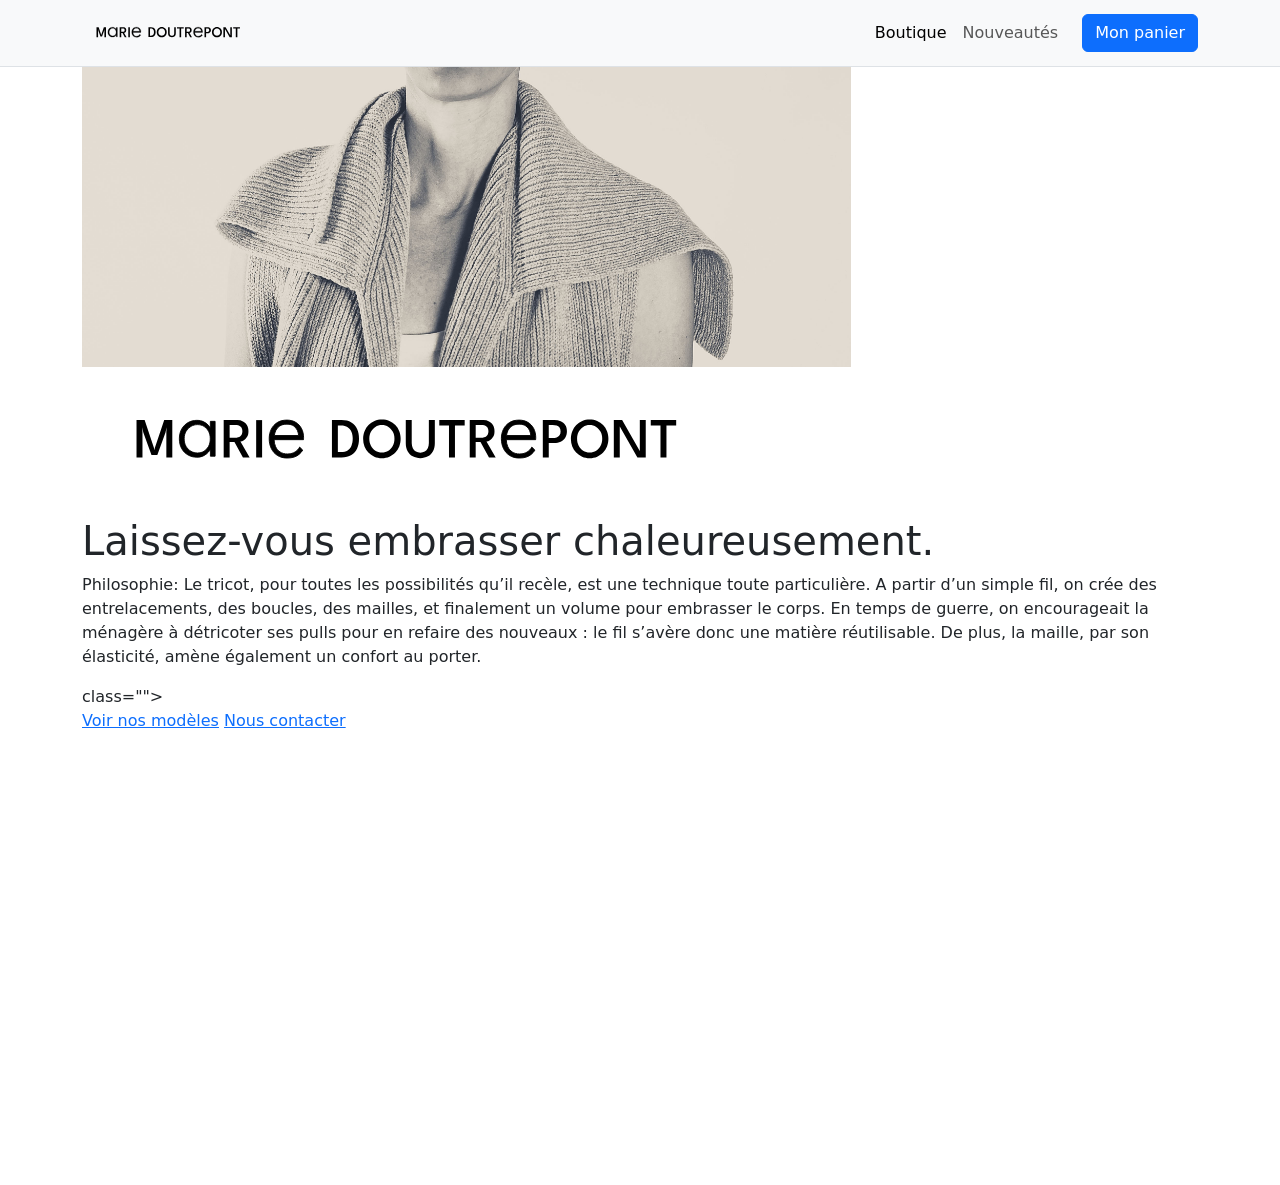
==== apropos.html @ 0862baa6 "2026 06 23 - 20:36" ====
<!DOCTYPE html>
<html lang="fr">
<head>
  <meta charset="UTF-8">
  <meta name="viewport" content="width=device-width, initial-scale=1">

  <!-- Bootstrap CSS -->
  <link
    href="https://cdn.jsdelivr.net/npm/bootstrap@5.3.0/dist/css/bootstrap.min.css"
    rel="stylesheet">

  <!-- Votre feuille de style -->
  <link rel="stylesheet" href="style.css">
</head>


<body>

  <!-- ↓ Votre code commence ici ↓ -->
 <nav class="navbar navbar-expand-lg navbar-light bg-light border-bottom">
        <div class="container">
            <a class="navbar-brand" href="#">
                <img src="/images/marie_doutrepont_logo_vec.svg" alt="" style="height: 40px;">
            </a>
            <button class="navbar-toggler" type="button" data-bs-toggle="collapse" data-bs-target="#nav">
                <span class="navbar-toggler-icon"></span>
            </button>
            <div class="collapse navbar-collapse" id="nav">
                <ul class="navbar-nav ms-auto mb-2 mb-lg-0">
                    <li class="nav-item"><a class="nav-link active" href="#">Boutique</a></li>
                    <li class="nav-item"><a class="nav-link" href="#">Nouveautés</a></li>
                </ul>
                <a href="#" class="btn btn-primary ms-lg-3">Mon panier</a>
            </div>
        </div>
    </nav>
<section class="">
  <div class="container">
    <div class="">

      <!-- Colonne texte -->
      <div class="justify-content-center">
        <img src="/images/MARIE DOUTREPONT_LOGO_IMAGES EFFETS-19.jpg" alt="" style="height: 300px;">
        <img src="/images/marie_doutrepont_logo_vec.svg" alt="" style="height: 150px;">
        <h1 class="">
          Laissez-vous embrasser chaleureusement.
        </h1>
        <p class=""> Philosophie: 
Le tricot, pour toutes les possibilités qu’il recèle, est une technique toute particulière.
A partir d’un simple fil, on crée des entrelacements, des boucles, des mailles, 
et finalement un volume pour embrasser le corps.
En temps de guerre, on encourageait la ménagère à détricoter ses pulls pour en refaire des nouveaux : 
le fil s’avère donc une matière réutilisable. 
De plus, la maille, par son élasticité, amène également un confort au porter.
        </p>


      <!-- Colonne image -->
      <div
          img src="/images/MARIE DOUTREPONT_IMAGES EFFETS-24.jpg" alt="" style="height: 500px;">

          class="">

                  <!-- Les deux boutons côte à côte -->
        <div class="">
          <a href="#" class="">Voir nos modèles</a>
          <a href="#" class="">Nous contacter</a>
        </div>
      </div>
      </div>

    </div>
  </div>
</section>

  <!-- ↑ Votre code finit ici ↑ -->

  <!-- Bootstrap JS (nécessaire pour navbar burger, dropdown…) -->
  <script
    src="https://cdn.jsdelivr.net/npm/bootstrap@5.3.0/dist/js/bootstrap.bundle.min.js">
  </script>

</body>
</html>
---- style.css ----
.alert{
    padding-top:0.1em;
    padding-bottom: 0.1em
}

.add-to-cart-button{
    
}
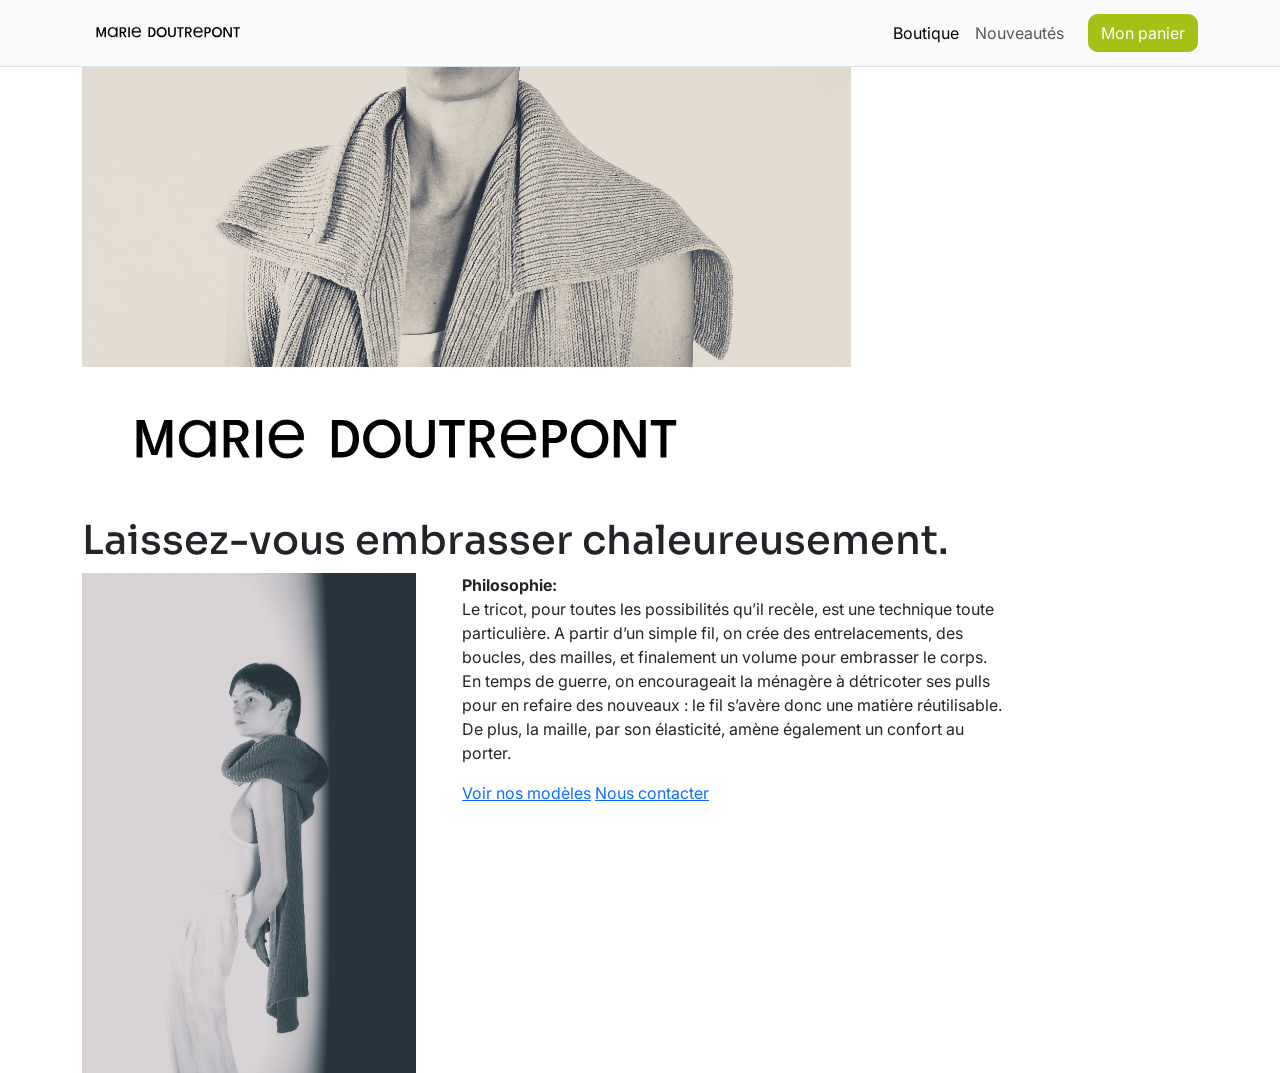
==== commit d8116655: "21:36 23/06 version" ====
--- a/apropos.html
+++ b/apropos.html
@@ -1,23 +1,27 @@
 <!DOCTYPE html>
 <html lang="fr">
+
 <head>
-  <meta charset="UTF-8">
-  <meta name="viewport" content="width=device-width, initial-scale=1">
+    <meta charset="UTF-8">
+    <meta name="viewport" content="width=device-width, initial-scale=1">
+    <link rel="preconnect" href="https://fonts.googleapis.com">
+    <link rel="preconnect" href="https://fonts.gstatic.com" crossorigin>
+    <link
+        href="https://fonts.googleapis.com/css2?family=Inter:ital,opsz,wght@0,14..32,100..900;1,14..32,100..900&family=Sora:wght@100..800&display=swap"
+        rel="stylesheet">
+    <!-- Bootstrap CSS -->
+    <link href="https://cdn.jsdelivr.net/npm/bootstrap@5.3.0/dist/css/bootstrap.min.css" rel="stylesheet">
 
-  <!-- Bootstrap CSS -->
-  <link
-    href="https://cdn.jsdelivr.net/npm/bootstrap@5.3.0/dist/css/bootstrap.min.css"
-    rel="stylesheet">
-
-  <!-- Votre feuille de style -->
-  <link rel="stylesheet" href="style.css">
+    <!-- Votre feuille de style -->
+    <link rel="stylesheet" href="theme.css">
+    <link rel="stylesheet" href="style.css">
 </head>
 
 
 <body>
 
-  <!-- ↓ Votre code commence ici ↓ -->
- <nav class="navbar navbar-expand-lg navbar-light bg-light border-bottom">
+    <!-- ↓ Votre code commence ici ↓ -->
+    <nav class="navbar navbar-expand-lg navbar-light bg-light border-bottom">
         <div class="container">
             <a class="navbar-brand" href="#">
                 <img src="/images/marie_doutrepont_logo_vec.svg" alt="" style="height: 40px;">
@@ -34,51 +38,60 @@
             </div>
         </div>
     </nav>
-<section class="">
-  <div class="container">
-    <div class="">
+    <section class="">
+        <div class="container">
 
-      <!-- Colonne texte -->
-      <div class="justify-content-center">
-        <img src="/images/MARIE DOUTREPONT_LOGO_IMAGES EFFETS-19.jpg" alt="" style="height: 300px;">
-        <img src="/images/marie_doutrepont_logo_vec.svg" alt="" style="height: 150px;">
-        <h1 class="">
-          Laissez-vous embrasser chaleureusement.
-        </h1>
-        <p class=""> Philosophie: 
-Le tricot, pour toutes les possibilités qu’il recèle, est une technique toute particulière.
-A partir d’un simple fil, on crée des entrelacements, des boucles, des mailles, 
-et finalement un volume pour embrasser le corps.
-En temps de guerre, on encourageait la ménagère à détricoter ses pulls pour en refaire des nouveaux : 
-le fil s’avère donc une matière réutilisable. 
-De plus, la maille, par son élasticité, amène également un confort au porter.
-        </p>
+            <!-- Colonne texte -->
+            <div class="justify-content-center">
+                <img src="/images/MARIE DOUTREPONT_LOGO_IMAGES EFFETS-19.jpg" alt="" style="height: 300px;">
+                <img src="/images/marie_doutrepont_logo_vec.svg" alt="" style="height: 150px;">
+                <h1 class="">
+                    Laissez-vous embrasser chaleureusement.
+                </h1>
+            </div>
 
 
-      <!-- Colonne image -->
-      <div
-          img src="/images/MARIE DOUTREPONT_IMAGES EFFETS-24.jpg" alt="" style="height: 500px;">
 
-          class="">
+            <div class="row">
+                <div class="col-12 col-lg-4">
+                    <img src="/images/MARIE DOUTREPONT_IMAGES EFFETS-24.jpg" alt="" style="height: 500px;" />
+                </div>
 
-                  <!-- Les deux boutons côte à côte -->
-        <div class="">
-          <a href="#" class="">Voir nos modèles</a>
-          <a href="#" class="">Nous contacter</a>
+                <div class="col-12 col-lg-6">
+                    <p class="fw-bold mb-0"> Philosophie: </p>
+                    <p class=""> Le tricot, pour toutes les possibilités qu’il recèle, est une technique toute
+                        particulière.
+                        A partir d’un simple fil, on crée des entrelacements, des boucles, des mailles,
+                        et finalement un volume pour embrasser le corps.
+                        En temps de guerre, on encourageait la ménagère à détricoter ses pulls pour en refaire des
+                        nouveaux :
+                        le fil s’avère donc une matière réutilisable.
+                        De plus, la maille, par son élasticité, amène également un confort au porter.
+                    </p>
+                    <div class="">
+                        <a href="#" class="">Voir nos modèles</a>
+                        <a href="#" class="">Nous contacter</a>
+                    </div>
+
+                </div>
+            </div>
+
+
+
+            <!-- Colonne image -->
+
+            <!-- Les deux boutons côte à côte -->
+
         </div>
-      </div>
-      </div>
 
-    </div>
-  </div>
-</section>
+    </section>
 
-  <!-- ↑ Votre code finit ici ↑ -->
+    <!-- ↑ Votre code finit ici ↑ -->
 
-  <!-- Bootstrap JS (nécessaire pour navbar burger, dropdown…) -->
-  <script
-    src="https://cdn.jsdelivr.net/npm/bootstrap@5.3.0/dist/js/bootstrap.bundle.min.js">
-  </script>
+    <!-- Bootstrap JS (nécessaire pour navbar burger, dropdown…) -->
+    <script src="https://cdn.jsdelivr.net/npm/bootstrap@5.3.0/dist/js/bootstrap.bundle.min.js">
+    </script>
 
 </body>
+
 </html>
--- a/theme.css
+++ b/theme.css
@@ -0,0 +1,232 @@
+/* ═══════════════════════════════════════════════════════════════════
+   theme.css — Votre charte graphique Bootstrap
+   ───────────────────────────────────────────────────────────────────
+   À charger APRÈS le CDN de Bootstrap, JAMAIS avant :
+
+     <link href=".../bootstrap.min.css" rel="stylesheet">
+     <link href="theme.css" rel="stylesheet">   <-- ici
+
+   PRINCIPE : on déclare nos valeurs une seule fois dans --my-*,
+   puis on les branche sur les variables que Bootstrap lit vraiment.
+   Pour changer tout le site → on touche UNIQUEMENT le bloc 1.
+   ═══════════════════════════════════════════════════════════════════ */
+
+
+/* ─────────────────────────────────────────────────────────────────
+   BLOC 1 — VOS VALEURS (la seule chose à modifier)
+   ───────────────────────────────────────────────────────────────── */
+:root {
+
+  /* — Couleurs — (changez le hex ; pensez à mettre à jour le -rgb plus bas) */
+  --my-primary:   rgb(164, 193, 21);
+  --my-secondary: #64748b;
+  --my-success:   #16a34a;
+  --my-info:      #0ea5e9;
+  --my-warning:   #f59e0b;
+  --my-danger:    #dc2626;
+  --my-light:     #f8fafc;
+  --my-dark:      #0f172a;
+  
+  /* — Polices — (chargez d'abord les Google Fonts dans le <head>) */
+  --my-font-title: 'Sora', sans-serif;
+  --my-font-body:  'Inter', sans-serif;
+
+  /* — Arrondis — */
+  --my-radius:        0.6rem;   /* arrondi de base */
+  --my-radius-btn:    0.6rem;   /* boutons */
+  --my-radius-card:   1rem;     /* cards */
+  --my-radius-alert:  0.6rem;   /* alertes */
+}
+
+
+/* ─────────────────────────────────────────────────────────────────
+   BLOC 2 — COULEURS : famille « vive »
+   text-X, bg-X, badge text-bg-X lisent --bs-X / --bs-X-rgb.
+   ⚠ Le -rgb ne se calcule pas tout seul : gardez-le synchro avec le hex.
+   ───────────────────────────────────────────────────────────────── */
+:root {
+  --bs-primary:   var(--my-primary);    --bs-primary-rgb:   164, 193, 21;
+  --bs-secondary: var(--my-secondary);  --bs-secondary-rgb: 100, 116, 139;
+  --bs-success:   var(--my-success);    --bs-success-rgb:   22, 163, 74;
+  --bs-info:      var(--my-info);       --bs-info-rgb:      14, 165, 233;
+  --bs-warning:   var(--my-warning);    --bs-warning-rgb:   245, 158, 11;
+  --bs-danger:    var(--my-danger);     --bs-danger-rgb:    220, 38, 38;
+  --bs-light:     var(--my-light);      --bs-light-rgb:     248, 250, 252;
+  --bs-dark:      var(--my-dark);       --bs-dark-rgb:      15, 23, 42;
+
+  /* Liens */
+  --bs-link-color:       var(--my-primary);
+  --bs-link-hover-color: color-mix(in srgb, var(--my-primary) 80%, black);
+}
+
+
+/* ─────────────────────────────────────────────────────────────────
+   BLOC 3 — COULEURS : famille « subtle » (alertes, list-group…)
+   Dérivée automatiquement de vos couleurs avec color-mix
+   (exactement ce que fait Sass : tint pour les fonds, shade pour le texte).
+   ───────────────────────────────────────────────────────────────── */
+:root {
+  --bs-primary-bg-subtle:     color-mix(in srgb, var(--my-primary) 20%, white);
+  --bs-primary-border-subtle: color-mix(in srgb, var(--my-primary) 40%, white);
+  --bs-primary-text-emphasis: color-mix(in srgb, var(--my-primary) 40%, black);
+
+  --bs-secondary-bg-subtle:     color-mix(in srgb, var(--my-secondary) 20%, white);
+  --bs-secondary-border-subtle: color-mix(in srgb, var(--my-secondary) 40%, white);
+  --bs-secondary-text-emphasis: color-mix(in srgb, var(--my-secondary) 40%, black);
+
+  --bs-success-bg-subtle:     color-mix(in srgb, var(--my-success) 20%, white);
+  --bs-success-border-subtle: color-mix(in srgb, var(--my-success) 40%, white);
+  --bs-success-text-emphasis: color-mix(in srgb, var(--my-success) 40%, black);
+
+  --bs-info-bg-subtle:     color-mix(in srgb, var(--my-info) 20%, white);
+  --bs-info-border-subtle: color-mix(in srgb, var(--my-info) 40%, white);
+  --bs-info-text-emphasis: color-mix(in srgb, var(--my-info) 40%, black);
+
+  --bs-warning-bg-subtle:     color-mix(in srgb, var(--my-warning) 20%, white);
+  --bs-warning-border-subtle: color-mix(in srgb, var(--my-warning) 40%, white);
+  --bs-warning-text-emphasis: color-mix(in srgb, var(--my-warning) 40%, black);
+
+  --bs-danger-bg-subtle:     color-mix(in srgb, var(--my-danger) 20%, white);
+  --bs-danger-border-subtle: color-mix(in srgb, var(--my-danger) 40%, white);
+  --bs-danger-text-emphasis: color-mix(in srgb, var(--my-danger) 40%, black);
+}
+
+
+/* ─────────────────────────────────────────────────────────────────
+   BLOC 4 — POLICES
+   Corps : variable native. Titres : pas de variable → surcharge directe.
+   ───────────────────────────────────────────────────────────────── */
+:root {
+  --bs-body-font-family: var(--my-font-body);
+}
+
+h1, h2, h3, h4, h5, h6,
+.h1, .h2, .h3, .h4, .h5, .h6,
+.display-1, .display-2, .display-3,
+.display-4, .display-5, .display-6 {
+  font-family: var(--my-font-title);
+}
+
+
+/* ─────────────────────────────────────────────────────────────────
+   BLOC 5 — ARRONDIS
+   La base cascade vers la plupart des composants ; on précise
+   ensuite par composant pour un contrôle fin.
+   ───────────────────────────────────────────────────────────────── */
+:root {
+  --bs-border-radius: var(--my-radius);
+}
+.btn   { --bs-btn-border-radius:   var(--my-radius-btn); }
+.card  { --bs-card-border-radius:  var(--my-radius-card); }
+.alert { --bs-alert-border-radius: var(--my-radius-alert); }
+
+
+/* ─────────────────────────────────────────────────────────────────
+   BLOC 6 — BOUTONS (famille « composant »)
+   Les boutons NE lisent PAS --bs-primary : ils lisent --bs-btn-*.
+   Survol/actif dérivés en assombrissant la couleur de base (shade).
+   ───────────────────────────────────────────────────────────────── */
+.btn-primary {
+  --bs-btn-bg: var(--my-primary);
+  --bs-btn-border-color: var(--my-primary);
+  --bs-btn-hover-bg: color-mix(in srgb, var(--my-primary) 85%, black);
+  --bs-btn-hover-border-color: color-mix(in srgb, var(--my-primary) 80%, black);
+  --bs-btn-active-bg: color-mix(in srgb, var(--my-primary) 80%, black);
+  --bs-btn-active-border-color: color-mix(in srgb, var(--my-primary) 75%, black);
+}
+.btn-secondary {
+  --bs-btn-bg: var(--my-secondary);
+  --bs-btn-border-color: var(--my-secondary);
+  --bs-btn-hover-bg: color-mix(in srgb, var(--my-secondary) 85%, black);
+  --bs-btn-hover-border-color: color-mix(in srgb, var(--my-secondary) 80%, black);
+  --bs-btn-active-bg: color-mix(in srgb, var(--my-secondary) 80%, black);
+}
+.btn-success {
+  --bs-btn-bg: var(--my-success);
+  --bs-btn-border-color: var(--my-success);
+  --bs-btn-hover-bg: color-mix(in srgb, var(--my-success) 85%, black);
+  --bs-btn-hover-border-color: color-mix(in srgb, var(--my-success) 80%, black);
+  --bs-btn-active-bg: color-mix(in srgb, var(--my-success) 80%, black);
+}
+.btn-info {
+  --bs-btn-bg: var(--my-info);
+  --bs-btn-border-color: var(--my-info);
+  --bs-btn-hover-bg: color-mix(in srgb, var(--my-info) 85%, black);
+  --bs-btn-hover-border-color: color-mix(in srgb, var(--my-info) 80%, black);
+  --bs-btn-active-bg: color-mix(in srgb, var(--my-info) 80%, black);
+}
+.btn-warning {
+  --bs-btn-bg: var(--my-warning);
+  --bs-btn-border-color: var(--my-warning);
+  --bs-btn-hover-bg: color-mix(in srgb, var(--my-warning) 88%, black);
+  --bs-btn-hover-border-color: color-mix(in srgb, var(--my-warning) 83%, black);
+  --bs-btn-active-bg: color-mix(in srgb, var(--my-warning) 83%, black);
+}
+.btn-danger {
+  --bs-btn-bg: var(--my-danger);
+  --bs-btn-border-color: var(--my-danger);
+  --bs-btn-hover-bg: color-mix(in srgb, var(--my-danger) 85%, black);
+  --bs-btn-hover-border-color: color-mix(in srgb, var(--my-danger) 80%, black);
+  --bs-btn-active-bg: color-mix(in srgb, var(--my-danger) 80%, black);
+}
+.btn-light {
+  --bs-btn-bg: var(--my-light);
+  --bs-btn-border-color: var(--my-light);
+  --bs-btn-hover-bg: color-mix(in srgb, var(--my-light) 92%, black);
+  --bs-btn-hover-border-color: color-mix(in srgb, var(--my-light) 88%, black);
+  --bs-btn-active-bg: color-mix(in srgb, var(--my-light) 88%, black);
+}
+.btn-dark {
+  --bs-btn-bg: var(--my-dark);
+  --bs-btn-border-color: var(--my-dark);
+  /* le dark est déjà sombre : on ÉCLAIRCIT au survol (mix avec blanc) */
+  --bs-btn-hover-bg: color-mix(in srgb, var(--my-dark) 85%, white);
+  --bs-btn-hover-border-color: color-mix(in srgb, var(--my-dark) 80%, white);
+  --bs-btn-active-bg: color-mix(in srgb, var(--my-dark) 80%, white);
+}
+
+/* Variantes outline : reprennent la couleur, fond au survol */
+.btn-outline-primary {
+  --bs-btn-color: var(--my-primary);
+  --bs-btn-border-color: var(--my-primary);
+  --bs-btn-hover-bg: var(--my-primary);
+  --bs-btn-hover-border-color: var(--my-primary);
+  --bs-btn-active-bg: var(--my-primary);
+}
+
+
+/* ─────────────────────────────────────────────────────────────────
+   BLOC 7 — VOS PROPRES CLASSES (comportements sur-mesure)
+   Quand Bootstrap ne fournit pas ce qu'on veut (ici une animation
+   d'apparition), on invente NOTRE classe et on écrit son CSS.
+   Ce n'est ni une variable, ni une surcharge : c'est du neuf.
+   ───────────────────────────────────────────────────────────────── */
+
+/* 1. On définit l'animation */
+@keyframes productFadeUp {
+  from { opacity: 0; transform: translateY(24px); }
+  to   { opacity: 1; transform: translateY(0); }
+}
+
+/* 2. On crée notre classe et on l'applique dans le HTML */
+.product-card-animation {
+  opacity: 0;                                   /* état de départ */
+  animation: productFadeUp 0.6s ease forwards;  /* forwards = garde l'état final */
+}
+
+/* 3. Effet de cascade : chaque card démarre un peu après la précédente */
+.product-card-animation:nth-child(1) { animation-delay: 0.05s; }
+.product-card-animation:nth-child(2) { animation-delay: 0.15s; }
+.product-card-animation:nth-child(3) { animation-delay: 0.25s; }
+.product-card-animation:nth-child(4) { animation-delay: 0.35s; }
+
+/* 4. Bonus : on combine avec une surcharge de .card pour le survol */
+.product-card-animation .card,
+.product-card-animation.card {
+  transition: transform 0.3s ease, box-shadow 0.3s ease;
+}
+.product-card-animation .card:hover,
+.product-card-animation.card:hover {
+  transform: translateY(-6px);
+  box-shadow: 0 16px 40px rgba(0, 0, 0, 0.12);
+}
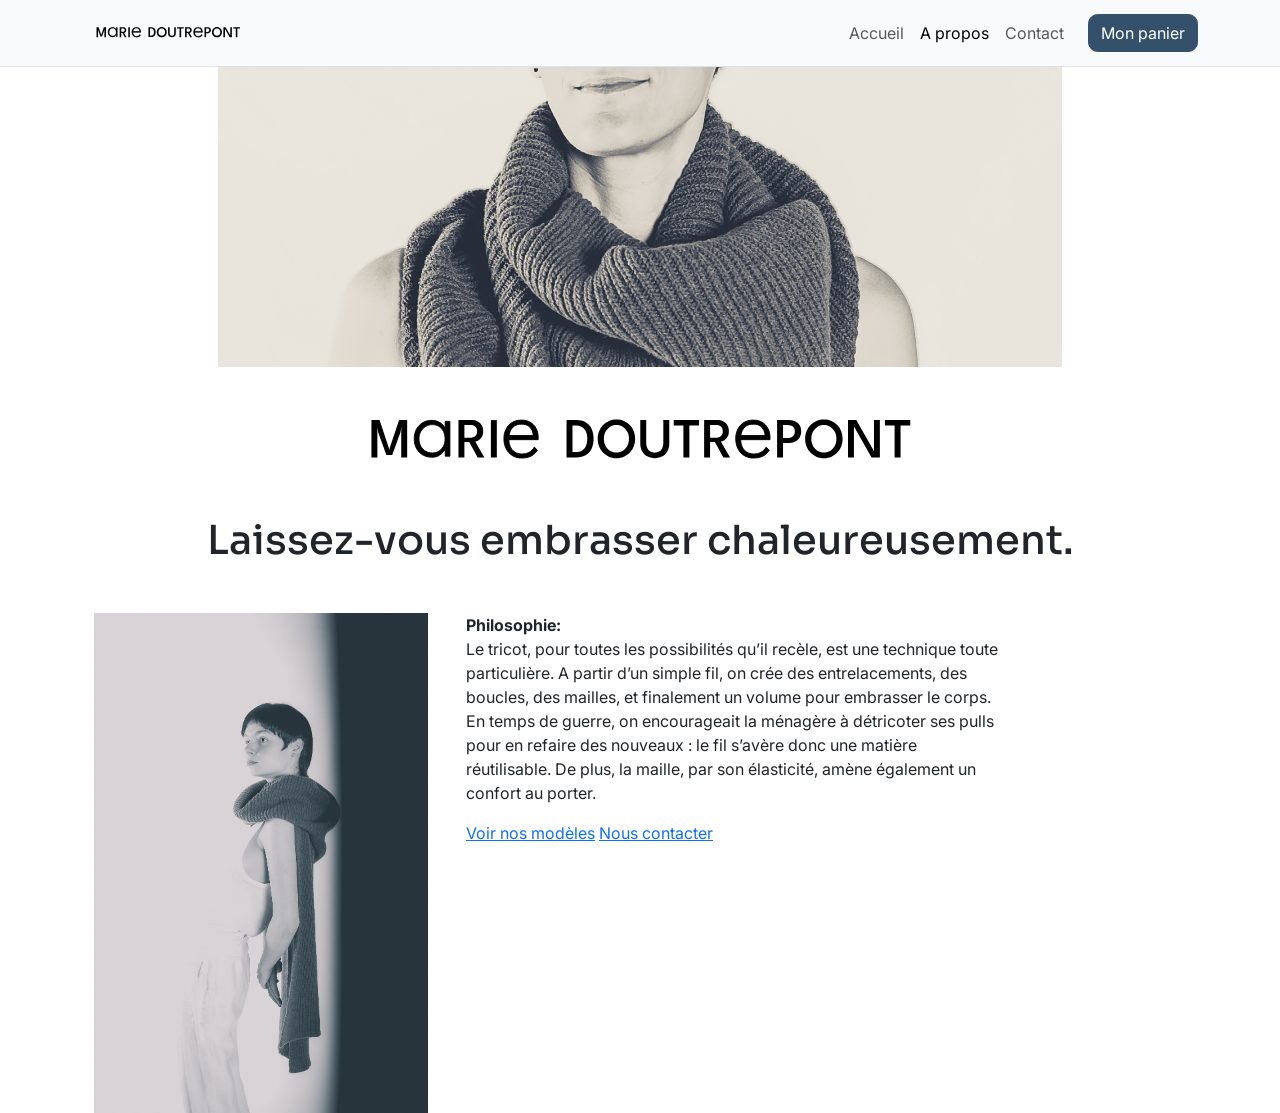
==== commit a701ab81: "2026 06 25 remise" ====
--- a/apropos.html
+++ b/apropos.html
@@ -21,6 +21,7 @@
 <body>
 
     <!-- ↓ Votre code commence ici ↓ -->
+<!-- ════════ NAVBAR ════════ -->
     <nav class="navbar navbar-expand-lg navbar-light bg-light border-bottom">
         <div class="container">
             <a class="navbar-brand" href="#">
@@ -31,8 +32,9 @@
             </button>
             <div class="collapse navbar-collapse" id="nav">
                 <ul class="navbar-nav ms-auto mb-2 mb-lg-0">
-                    <li class="nav-item"><a class="nav-link active" href="#">Boutique</a></li>
-                    <li class="nav-item"><a class="nav-link" href="#">Nouveautés</a></li>
+                    <li class="nav-item"><a class="nav-link" href="/index.html">Accueil</a></li>
+                    <li class="nav-item"><a class="nav-link active" href="/apropos.html">A propos</a></li>
+                    <li class="nav-item"><a class="nav-link" href="/contact.html">Contact</a></li>
                 </ul>
                 <a href="#" class="btn btn-primary ms-lg-3">Mon panier</a>
             </div>
@@ -42,47 +44,49 @@
         <div class="container">
 
             <!-- Colonne texte -->
-            <div class="justify-content-center">
-                <img src="/images/MARIE DOUTREPONT_LOGO_IMAGES EFFETS-19.jpg" alt="" style="height: 300px;">
-                <img src="/images/marie_doutrepont_logo_vec.svg" alt="" style="height: 150px;">
-                <h1 class="">
-                    Laissez-vous embrasser chaleureusement.
-                </h1>
-            </div>
+
+            <div class="container">
+                <div class="text-center">
+                    <img src="/images/MARIE DOUTREPONT_IMAGES EFFETS-2.jpg" alt="" style="height: 300px;">
+                    <img src="/images/marie_doutrepont_logo_vec.svg" alt="" style="height: 150px;">
+                    <h1 class="">
+                            Laissez-vous embrasser chaleureusement.
+                    </h1>
+                </div>
+                <div class=" mt-5">
+
+                    <div class="row">
+                        <div class="col-12 col-lg-4">
+                            <img src="/images/MARIE DOUTREPONT_IMAGES EFFETS-24.jpg" alt="" style="height: 500px;" />
+                        </div>
+
+                        <div class="col-12 col-lg-6">
+                            <p class="fw-bold mb-0"> Philosophie: </p>
+                            <p class=""> Le tricot, pour toutes les possibilités qu’il recèle, est une technique toute
+                                particulière.
+                                A partir d’un simple fil, on crée des entrelacements, des boucles, des mailles,
+                                et finalement un volume pour embrasser le corps.
+                                En temps de guerre, on encourageait la ménagère à détricoter ses pulls pour en refaire
+                                des
+                                nouveaux :
+                                le fil s’avère donc une matière réutilisable.
+                                De plus, la maille, par son élasticité, amène également un confort au porter.
+                            </p>
+                            <div class="">
+                                <a href="#" class="">Voir nos modèles</a>
+                                <a href="#" class="">Nous contacter</a>
+                            </div>
+
+                        </div>
+                    </div>
 
 
 
-            <div class="row">
-                <div class="col-12 col-lg-4">
-                    <img src="/images/MARIE DOUTREPONT_IMAGES EFFETS-24.jpg" alt="" style="height: 500px;" />
-                </div>
+                    <!-- Colonne image -->
 
-                <div class="col-12 col-lg-6">
-                    <p class="fw-bold mb-0"> Philosophie: </p>
-                    <p class=""> Le tricot, pour toutes les possibilités qu’il recèle, est une technique toute
-                        particulière.
-                        A partir d’un simple fil, on crée des entrelacements, des boucles, des mailles,
-                        et finalement un volume pour embrasser le corps.
-                        En temps de guerre, on encourageait la ménagère à détricoter ses pulls pour en refaire des
-                        nouveaux :
-                        le fil s’avère donc une matière réutilisable.
-                        De plus, la maille, par son élasticité, amène également un confort au porter.
-                    </p>
-                    <div class="">
-                        <a href="#" class="">Voir nos modèles</a>
-                        <a href="#" class="">Nous contacter</a>
-                    </div>
+                    <!-- Les deux boutons côte à côte -->
 
                 </div>
-            </div>
-
-
-
-            <!-- Colonne image -->
-
-            <!-- Les deux boutons côte à côte -->
-
-        </div>
 
     </section>
 
--- a/theme.css
+++ b/theme.css
@@ -18,9 +18,9 @@
 :root {
 
   /* — Couleurs — (changez le hex ; pensez à mettre à jour le -rgb plus bas) */
-  --my-primary:   rgb(164, 193, 21);
+  --my-primary:   rgb(53, 80, 107);
   --my-secondary: #64748b;
-  --my-success:   #16a34a;
+  --my-success:   rgb(84, 161, 189);
   --my-info:      #0ea5e9;
   --my-warning:   #f59e0b;
   --my-danger:    #dc2626;
@@ -45,9 +45,9 @@
    ⚠ Le -rgb ne se calcule pas tout seul : gardez-le synchro avec le hex.
    ───────────────────────────────────────────────────────────────── */
 :root {
-  --bs-primary:   var(--my-primary);    --bs-primary-rgb:   164, 193, 21;
+  --bs-primary:   var(--my-primary);    --bs-primary-rgb:   53, 80, 107;
   --bs-secondary: var(--my-secondary);  --bs-secondary-rgb: 100, 116, 139;
-  --bs-success:   var(--my-success);    --bs-success-rgb:   22, 163, 74;
+  --bs-success:   var(--my-success);    --bs-success-rgb:   84, 161, 189;
   --bs-info:      var(--my-info);       --bs-info-rgb:      14, 165, 233;
   --bs-warning:   var(--my-warning);    --bs-warning-rgb:   245, 158, 11;
   --bs-danger:    var(--my-danger);     --bs-danger-rgb:    220, 38, 38;
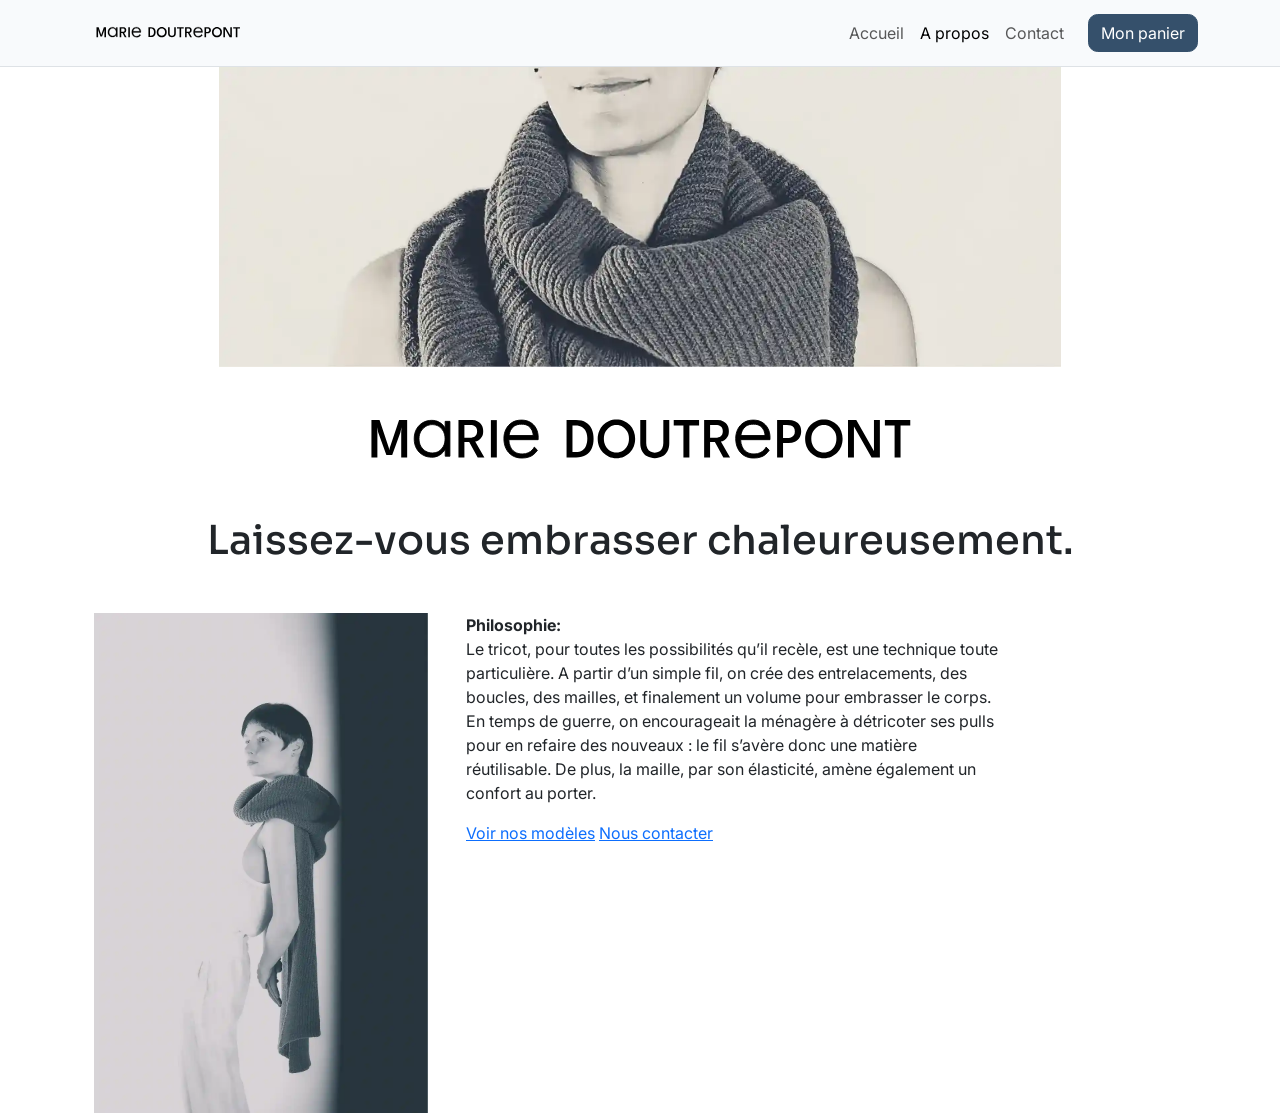
==== commit 361085ee: "2026 05 25 LAST" ====
--- a/apropos.html
+++ b/apropos.html
@@ -47,7 +47,7 @@
 
             <div class="container">
                 <div class="text-center">
-                    <img src="/images/MARIE DOUTREPONT_IMAGES EFFETS-2.jpg" alt="" style="height: 300px;">
+                    <img src="/images/MARIE DOUTREPONT_IMAGES EFFETS-2.webp" alt="" style="height: 300px;">
                     <img src="/images/marie_doutrepont_logo_vec.svg" alt="" style="height: 150px;">
                     <h1 class="">
                             Laissez-vous embrasser chaleureusement.
@@ -57,7 +57,7 @@
 
                     <div class="row">
                         <div class="col-12 col-lg-4">
-                            <img src="/images/MARIE DOUTREPONT_IMAGES EFFETS-24.jpg" alt="" style="height: 500px;" />
+                            <img src="/images/MARIE DOUTREPONT_IMAGES EFFETS-24.webp" alt="" style="height: 500px;" />
                         </div>
 
                         <div class="col-12 col-lg-6">
